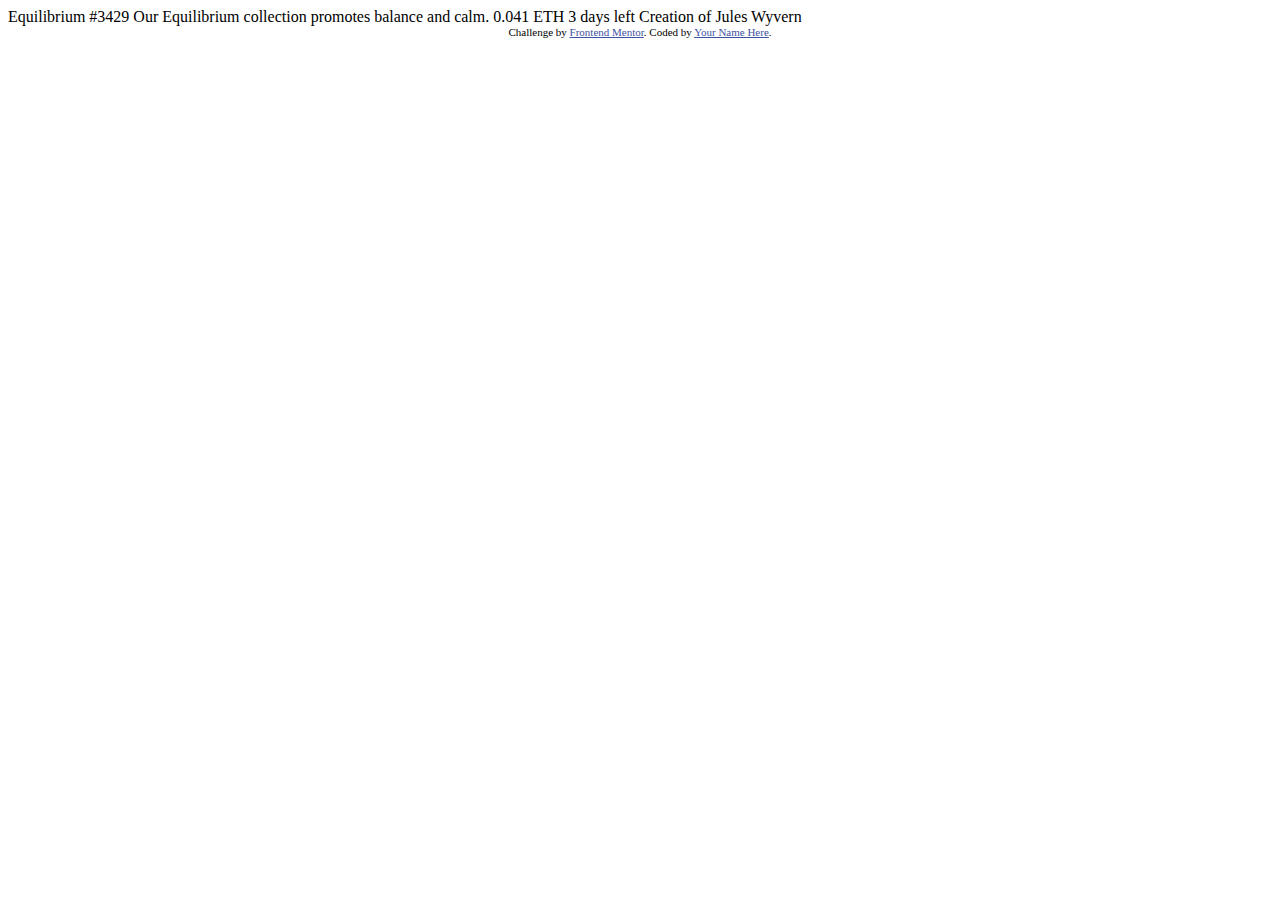
==== newbie/nft-preview-card-component-main/index.html @ a7489e34 "Add files for the new challenge" ====
<!DOCTYPE html>
<html lang="en">
<head>
  <meta charset="UTF-8">
  <meta name="viewport" content="width=device-width, initial-scale=1.0"> <!-- displays site properly based on user's device -->

  <link rel="icon" type="image/png" sizes="32x32" href="./images/favicon-32x32.png">
  
  <title>Frontend Mentor | NFT preview card component</title>

  <!-- Feel free to remove these styles or customise in your own stylesheet 👍 -->
  <style>
    .attribution { font-size: 11px; text-align: center; }
    .attribution a { color: hsl(228, 45%, 44%); }
  </style>
</head>
<body>

  Equilibrium #3429

  Our Equilibrium collection promotes balance and calm.

  0.041 ETH
  3 days left
  
  Creation of Jules Wyvern

  <div class="attribution">
    Challenge by <a href="https://www.frontendmentor.io?ref=challenge" target="_blank">Frontend Mentor</a>. 
    Coded by <a href="#">Your Name Here</a>.
  </div>
</body>
</html>
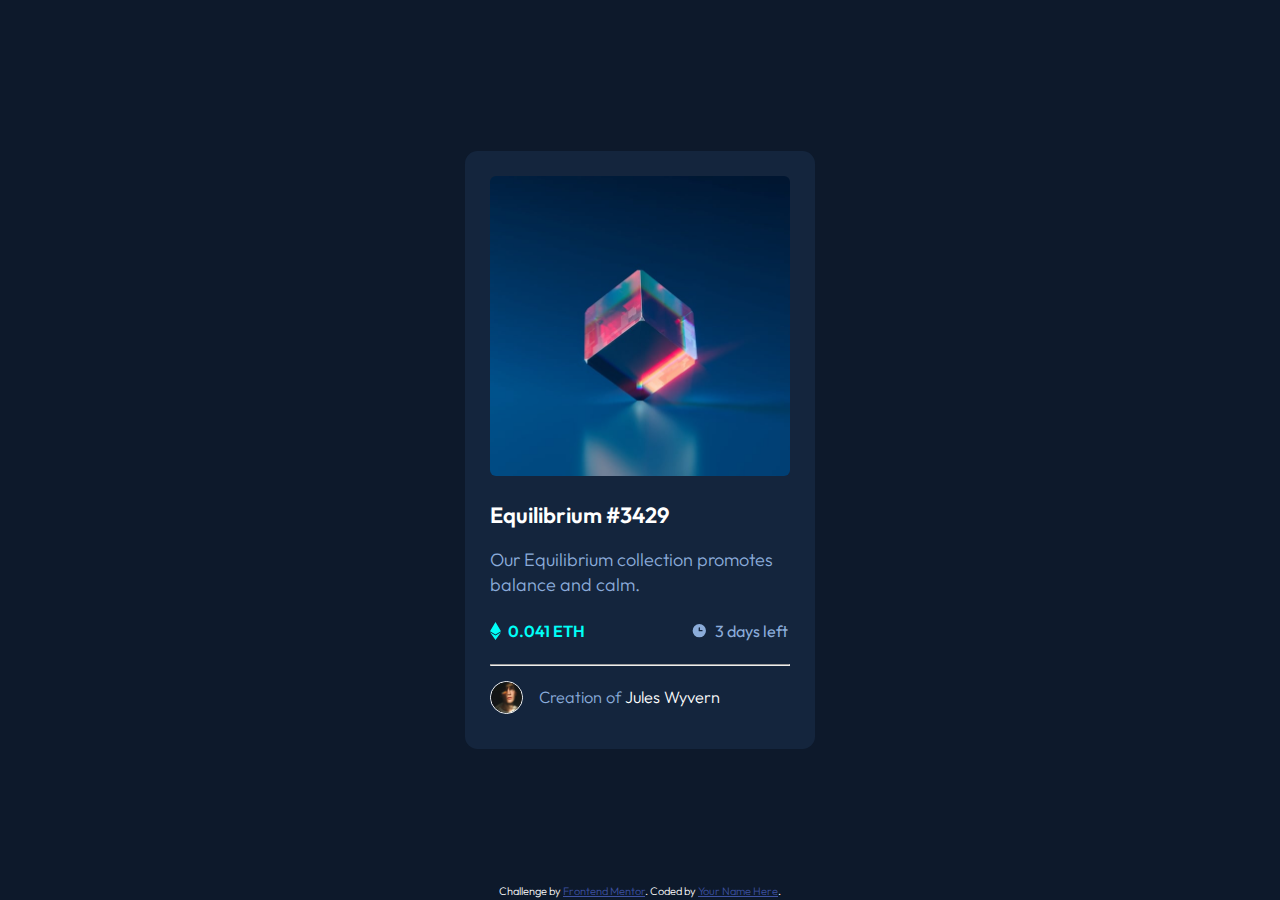
==== commit d2e33c1e: "Add HTML & CSS - first draft" ====
--- a/newbie/nft-preview-card-component-main/index.html
+++ b/newbie/nft-preview-card-component-main/index.html
@@ -5,29 +5,40 @@
   <meta name="viewport" content="width=device-width, initial-scale=1.0"> <!-- displays site properly based on user's device -->
 
   <link rel="icon" type="image/png" sizes="32x32" href="./images/favicon-32x32.png">
-  
+
   <title>Frontend Mentor | NFT preview card component</title>
 
-  <!-- Feel free to remove these styles or customise in your own stylesheet 👍 -->
-  <style>
-    .attribution { font-size: 11px; text-align: center; }
-    .attribution a { color: hsl(228, 45%, 44%); }
-  </style>
+  <link rel="stylesheet" href="./css/main.css">
 </head>
 <body>
-
-  Equilibrium #3429
-
-  Our Equilibrium collection promotes balance and calm.
-
-  0.041 ETH
-  3 days left
-  
-  Creation of Jules Wyvern
-
-  <div class="attribution">
-    Challenge by <a href="https://www.frontendmentor.io?ref=challenge" target="_blank">Frontend Mentor</a>. 
-    Coded by <a href="#">Your Name Here</a>.
-  </div>
+  <main>
+    <div class="card">
+      <img class="card-image" src="./images/image-equilibrium.jpg" alt="equilibrium-image">
+      <h1 class="title">Equilibrium #3429</h1>
+      <p class="text">Our Equilibrium collection promotes balance and calm.</p>
+      <div class="time-container">
+        <p class="eth center">
+          <img src="./images/icon-ethereum.svg" alt="ethereum-icon">
+          0.041 ETH
+        </p>
+        <p class="time center">
+          <img src="./images/icon-clock.svg" alt="clock-icon">
+          3 days left
+        </p>
+      </div>
+      <hr>
+      <div class="author-container">
+        <img src="./images/image-avatar.png" alt="avatar-image">
+        <p class="author">
+          Creation of <a href="#">Jules Wyvern</a>
+        </p>
+    </div>
+  </main>
+  <footer>
+    <div class="attribution">
+      Challenge by <a href="https://www.frontendmentor.io?ref=challenge" target="_blank">Frontend Mentor</a>.
+      Coded by <a href="#">Your Name Here</a>.
+    </div>
+  </footer>
 </body>
-</html>+</html>
--- a/newbie/nft-preview-card-component-main/css/main.css
+++ b/newbie/nft-preview-card-component-main/css/main.css
@@ -0,0 +1,133 @@
+@import url('https://fonts.googleapis.com/css2?family=Outfit:wght@300;400;600&display=swap');
+
+:root {
+    /* Primary colors */
+    --soft-blue: hsl(215, 51%, 70%);
+    --cyan: hsl(178, 100%, 50%);
+
+    /* Neutral colors */
+    --main-bg: hsl(217, 54%, 11%);
+    --card-bg: hsl(216, 50%, 16%);
+    --line: hsl(215, 32%, 27%);
+    --white: hsl(0, 0%, 100%);
+
+    /* Font */
+    color: var(--white);
+    font-size: 18px;
+    font-family: 'Outfit', sans-serif;
+    font-weight: 300;
+}
+
+html, body {
+  background-color: var(--main-bg);
+  margin: 0;
+  height: 100%;
+  width: 100%;
+}
+
+body {
+  display: grid;
+  grid-template-columns: 16px auto 16px;
+  grid-template-rows: 16px auto 16px;
+}
+
+main {
+  grid-column-start: 2;
+  grid-row-start: 2;
+  place-self: center;
+}
+
+footer {
+  grid-column-start: 2;
+  grid-row-start: 3;
+}
+
+hr {
+  color: var(--line);
+  margin-top: 7px;
+  margin-bottom: 5px;
+}
+
+h1.title {
+  font-size: 1.22em;
+  font-weight: 600;
+  margin-top: 20px;
+  margin-bottom: 13px;
+}
+p.text {
+  color: var(--soft-blue);
+  font-size: 18.1px;
+  font-weight: 300;
+  line-height: 25px;
+  margin-bottom: 7px;
+}
+p.eth {
+  color: var(--cyan);
+  font-size: .9em;
+  font-weight: 600;
+}
+p.eth img {
+  margin-right: 7px;
+}
+p.time {
+  color: var(--soft-blue);
+  font-size: .9em;
+  font-weight: 400;
+  justify-self: end;
+  margin-right: 2px;
+}
+p.time img {
+  margin-right: 7px;
+}
+
+p.center {
+  display: flex;
+  align-items: center;
+}
+
+div.author-container {
+  display: grid;
+  align-items: center;
+  grid-auto-flow: column;
+  grid-template-columns: 49px auto;
+}
+
+div.time-container {
+  display: grid;
+  grid-auto-flow: column;
+  justify-content: space-between;
+}
+
+p.author {
+  color: var(--soft-blue);
+  font-size: .91em;
+  font-weight: 300;
+}
+
+div.author-container img {
+  border-color: var(--white);
+  border-radius: 100%;
+  border-style: solid;
+  border-width: 1px;
+  max-width: 31px;
+}
+p.author a {
+  color: var(--white);
+  text-decoration: none;
+}
+
+.card {
+  background-color: var(--card-bg);
+  border-radius: 12.5px;
+  padding: 25px;
+  max-width: 300px;
+}
+
+.card-image {
+  border-radius: 6px;
+  max-width: inherit;
+}
+
+/* Frontend Mentor */
+.attribution { font-size: 11px; text-align: center; }
+.attribution a { color: hsl(228, 45%, 44%); }
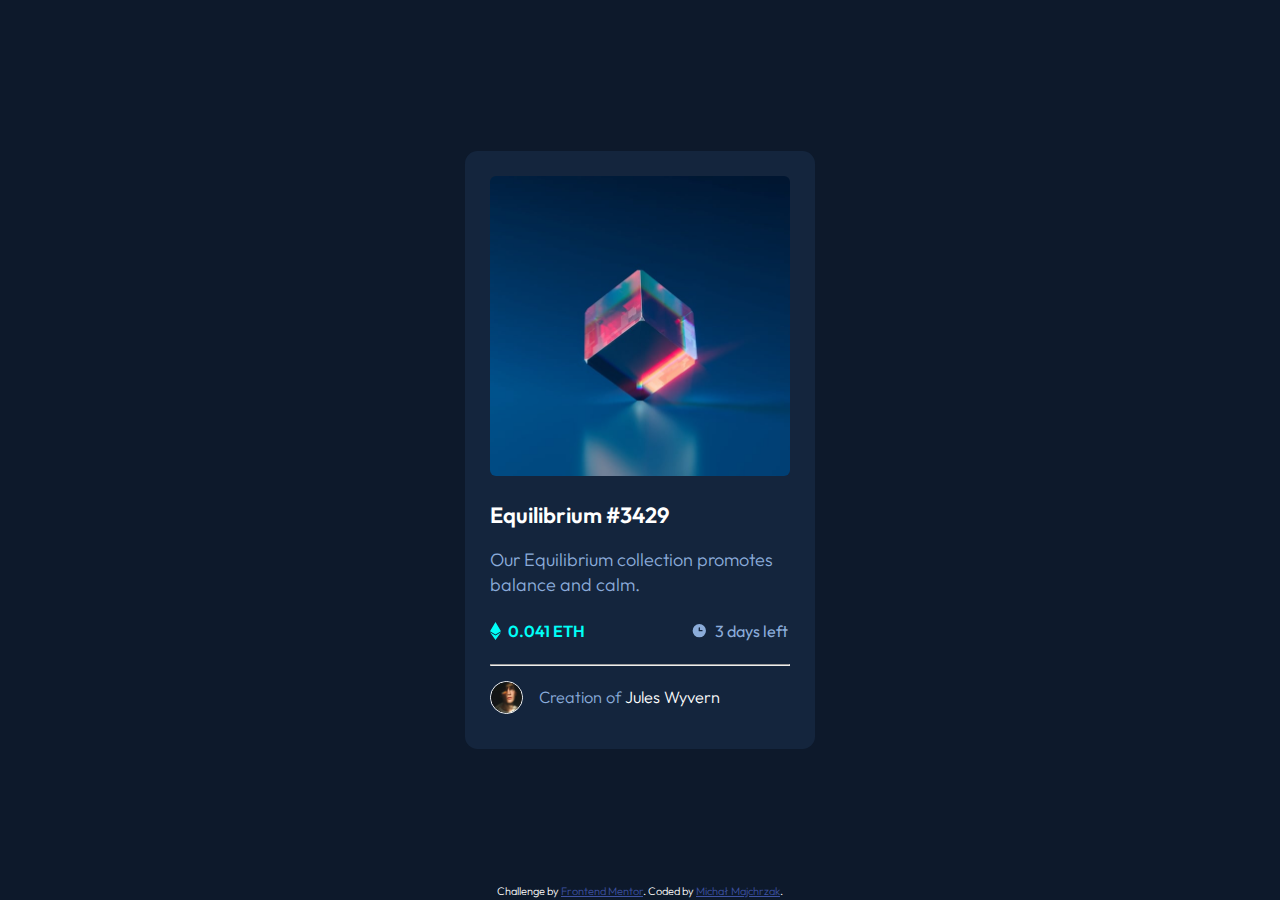
==== commit 9b0bbce4: "Repair Broken Links, Test New Page Margin Dommensions." ====
--- a/newbie/nft-preview-card-component-main/index.html
+++ b/newbie/nft-preview-card-component-main/index.html
@@ -36,8 +36,8 @@
   </main>
   <footer>
     <div class="attribution">
-      Challenge by <a href="https://www.frontendmentor.io?ref=challenge" target="_blank">Frontend Mentor</a>.
-      Coded by <a href="#">Your Name Here</a>.
+      Challenge by <a href="https://www.frontendmentor.io/challenges/nft-preview-card-component-SbdUL_w0U" target="_blank">Frontend Mentor</a>.
+      Coded by <a href="https://michal-majchrzak.github.io/front-end-challenges/">Michał Majchrzak</a>.
     </div>
   </footer>
 </body>
--- a/newbie/nft-preview-card-component-main/css/main.css
+++ b/newbie/nft-preview-card-component-main/css/main.css
@@ -27,7 +27,7 @@
 
 body {
   display: grid;
-  grid-template-columns: 16px auto 16px;
+  grid-template-columns: 2px auto 2px;
   grid-template-rows: 16px auto 16px;
 }
 
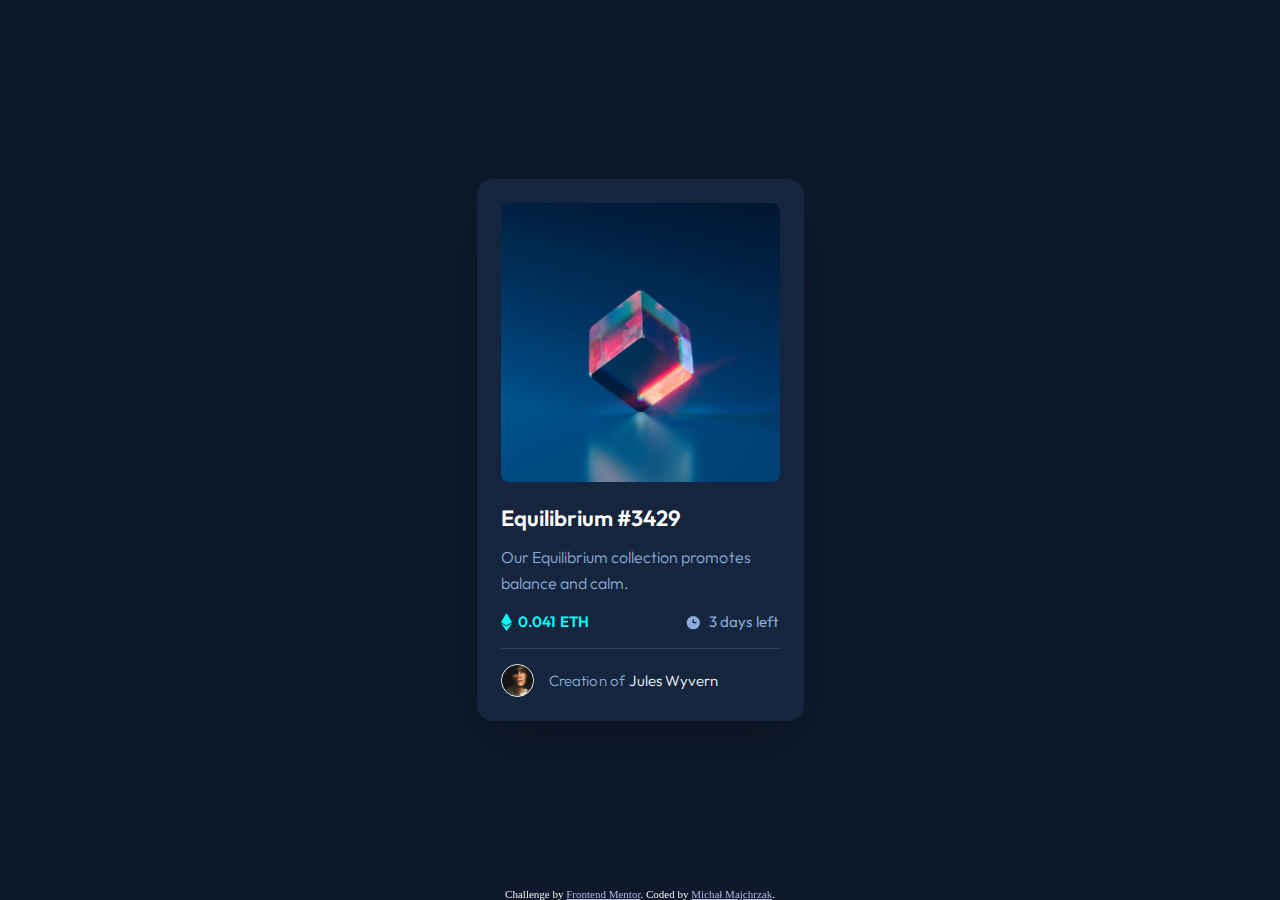
==== commit b6feafbf: "Clean up in git ignore and pushing last changes in project." ====
--- a/newbie/nft-preview-card-component-main/index.html
+++ b/newbie/nft-preview-card-component-main/index.html
@@ -2,43 +2,46 @@
 <html lang="en">
 <head>
   <meta charset="UTF-8">
-  <meta name="viewport" content="width=device-width, initial-scale=1.0"> <!-- displays site properly based on user's device -->
-
+  <meta name="viewport" content="width=device-width, initial-scale=1.0">
+  <title>Frontend Mentor | NFT preview card component</title>
   <link rel="icon" type="image/png" sizes="32x32" href="./images/favicon-32x32.png">
-
-  <title>Frontend Mentor | NFT preview card component</title>
-
-  <link rel="stylesheet" href="./css/main.css">
+  <link rel="preconnect" href="https://fonts.googleapis.com">
+  <link rel="preconnect" href="https://fonts.gstatic.com" crossorigin>
+  <link href="https://fonts.googleapis.com/css2?family=Outfit:wght@300;400;600&display=swap" rel="stylesheet"> 
+  <link rel="stylesheet" href="./css/style.css">
 </head>
 <body>
   <main>
-    <div class="card">
-      <img class="card-image" src="./images/image-equilibrium.jpg" alt="equilibrium-image">
-      <h1 class="title">Equilibrium #3429</h1>
-      <p class="text">Our Equilibrium collection promotes balance and calm.</p>
-      <div class="time-container">
-        <p class="eth center">
-          <img src="./images/icon-ethereum.svg" alt="ethereum-icon">
-          0.041 ETH
-        </p>
-        <p class="time center">
-          <img src="./images/icon-clock.svg" alt="clock-icon">
-          3 days left
-        </p>
+    <article class="card">
+      <header class="card-header">
+        <img src="./images/image-equilibrium.jpg" alt="">
+      </header>
+      <div class="card-body">
+        <h1 class="text-heading">Equilibrium #3429</h1>
+        <p class="text-paragraph">Our Equilibrium collection promotes balance and calm.</p>
+        <div class="price-time-bar">
+          <span class="bar-item bar-text text-price">
+            <i><img src="./images/icon-ethereum.svg" alt=""></i>
+            0.041 ETH
+          </span>
+          <span class="bar-item bar-text text-time">
+            <i><img src="./images/icon-clock.svg" alt=""></i>
+            3 days left
+          </span>
+        </div>
+        <hr>
       </div>
-      <hr>
-      <div class="author-container">
-        <img src="./images/image-avatar.png" alt="avatar-image">
-        <p class="author">
-          Creation of <a href="#">Jules Wyvern</a>
-        </p>
-    </div>
+      <footer class="card-footer">
+        <img class="avatar" src="./images/image-avatar.png" alt="">
+        <span class="author bar-text text-time">Creation of <a href="#">Jules Wyvern</a></span>
+      </footer>
+    </article>
   </main>
-  <footer>
+  <footer class="challenge-footer">
     <div class="attribution">
       Challenge by <a href="https://www.frontendmentor.io/challenges/nft-preview-card-component-SbdUL_w0U" target="_blank">Frontend Mentor</a>.
       Coded by <a href="https://michal-majchrzak.github.io/front-end-challenges/">Michał Majchrzak</a>.
     </div>
   </footer>
 </body>
-</html>
+</html>--- a/newbie/nft-preview-card-component-main/css/style.css
+++ b/newbie/nft-preview-card-component-main/css/style.css
@@ -0,0 +1,145 @@
+:root {
+  --color-main-background: hsl(217, 54%, 11%);
+  --color-card-background: hsl(216, 50%, 16%);
+  --color-header-text: hsl(0, 0%, 100%);
+  --color-paragraph-text: hsl(215, 51%, 70%);
+  --color-hover-state: hsl(178, 100%, 50%);
+  --color-line: hsl(215, 32%, 27%);
+  --card-border-radius: 16px;
+  --bar-text-size: 0.9375rem;
+}
+
+* {
+  margin: 0;
+  padding: 0;
+  box-sizing: border-box;
+}
+
+.text-heading {
+  font-family: 'Outfit', sans-serif;
+  font-weight: 600;
+  font-size: 1.375rem;
+  line-height: 1.135;
+  color: var(--color-header-text);
+}
+
+.text-paragraph {
+  font-family: 'Outfit', sans-serif;
+  font-weight: 300;
+  font-size: 1rem;
+  line-height: 1.625;
+  letter-spacing: calc(1rem * 0.002);
+  color: var(--color-paragraph-text);
+}
+
+.bar-text {
+  font-family: 'Outfit', sans-serif;
+  font-weight: 600;
+  font-size: var(--bar-text-size);
+  line-height: 1rem;
+}
+
+.text-price {
+  letter-spacing: calc(var(--bar-text-size) * 0.015);
+  color: var(--color-hover-state);
+  /* line-height: 1rem; */
+}
+
+.text-time {
+  letter-spacing: calc(var(--bar-text-size) * 0.011);
+  color: var(--color-paragraph-text);
+  font-weight: 400;
+}
+
+main {
+  background-color: var(--color-main-background);
+  height: 100vh;
+  display: flex;
+}
+
+.card {
+  margin: auto;
+  max-width: 327px;
+  border-radius: var(--card-border-radius);
+  padding: 24px;
+  background-color: var(--color-card-background);
+  box-shadow: 0 24px 64px 0 hsla(0, 0%, 0%, .25);
+}
+
+.card-header > img {
+  display: block;
+  width: 100%;
+  border-radius: calc(var(--card-border-radius) / 2);
+}
+
+.card-body {
+  padding-top: 24px;
+  display: flex;
+  flex-direction: column;
+  gap: 14px;
+}
+
+.price-time-bar {
+  display: flex;
+  justify-content: space-between;
+  padding: 3px 0;
+}
+
+.bar-item {
+  display: flex;
+  align-items: center;
+  gap: 6px;
+}
+
+.bar-item img {
+  display: block;
+}
+
+.text-time i {
+  padding-right: 1px;
+}
+
+.card hr {
+  border: 0ch;
+  border-top: 1px solid var(--color-line);
+}
+
+.card-footer {
+  display: flex;
+  gap: 15px;
+  margin-top: 15px;
+}
+
+.card-footer .avatar {
+  display: block;
+  max-width: 33px;
+  border: 1px solid var(--color-header-text);
+  border-radius: 50%;
+}
+
+.author {
+  margin: auto 0;
+  font-weight: 300;
+}
+
+.author a {
+  color: var(--color-header-text);
+  padding: 0 1px;
+  text-decoration: none;
+}
+
+.challenge-footer {
+  position: fixed;
+  bottom: 0;
+  width: 100vw;
+  text-align: center;
+}
+/* frontendmentor.io styles */
+.attribution {
+  color: #eee; /* added for better contrast */
+  font-size: 11px;
+}
+.attribution a {
+  /* color: hsl(228, 45%, 44%); - original color replaced for better contrast with background */
+  color: hsl(228, 45%, 78%);
+}